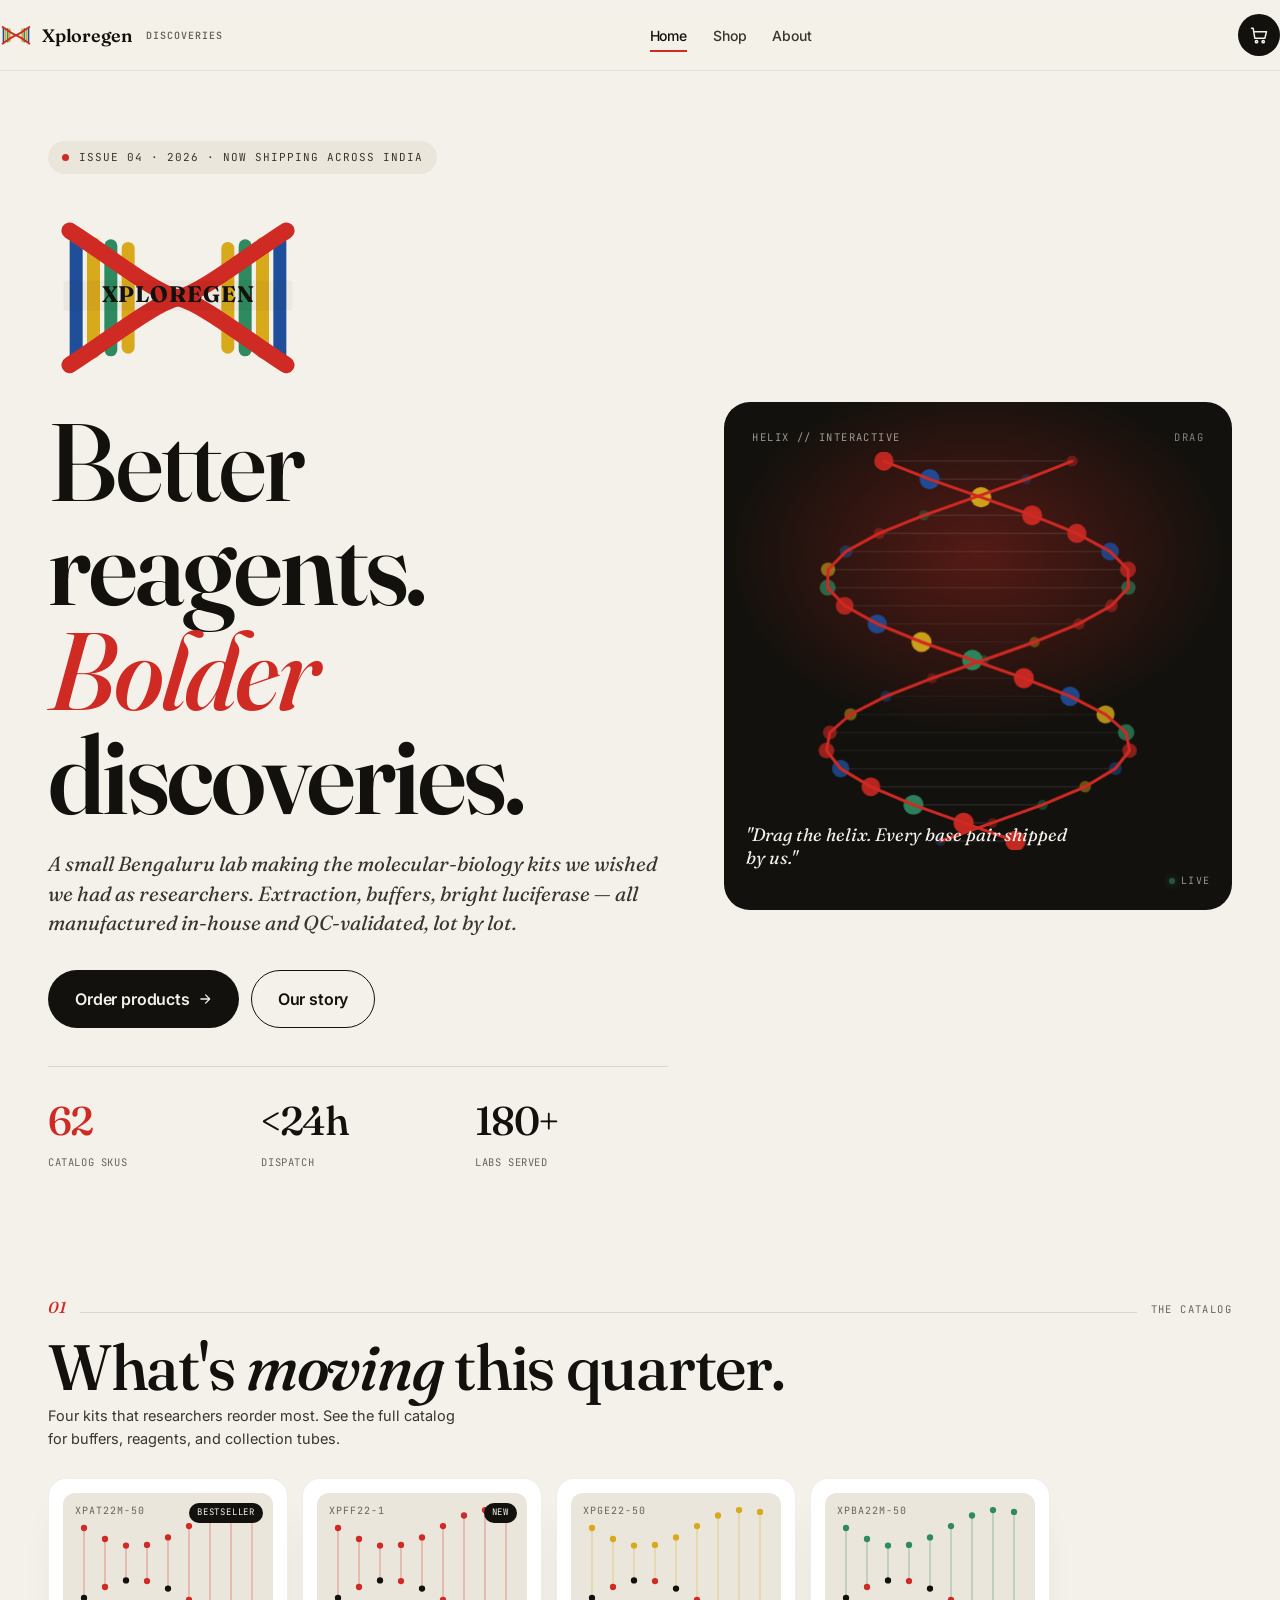
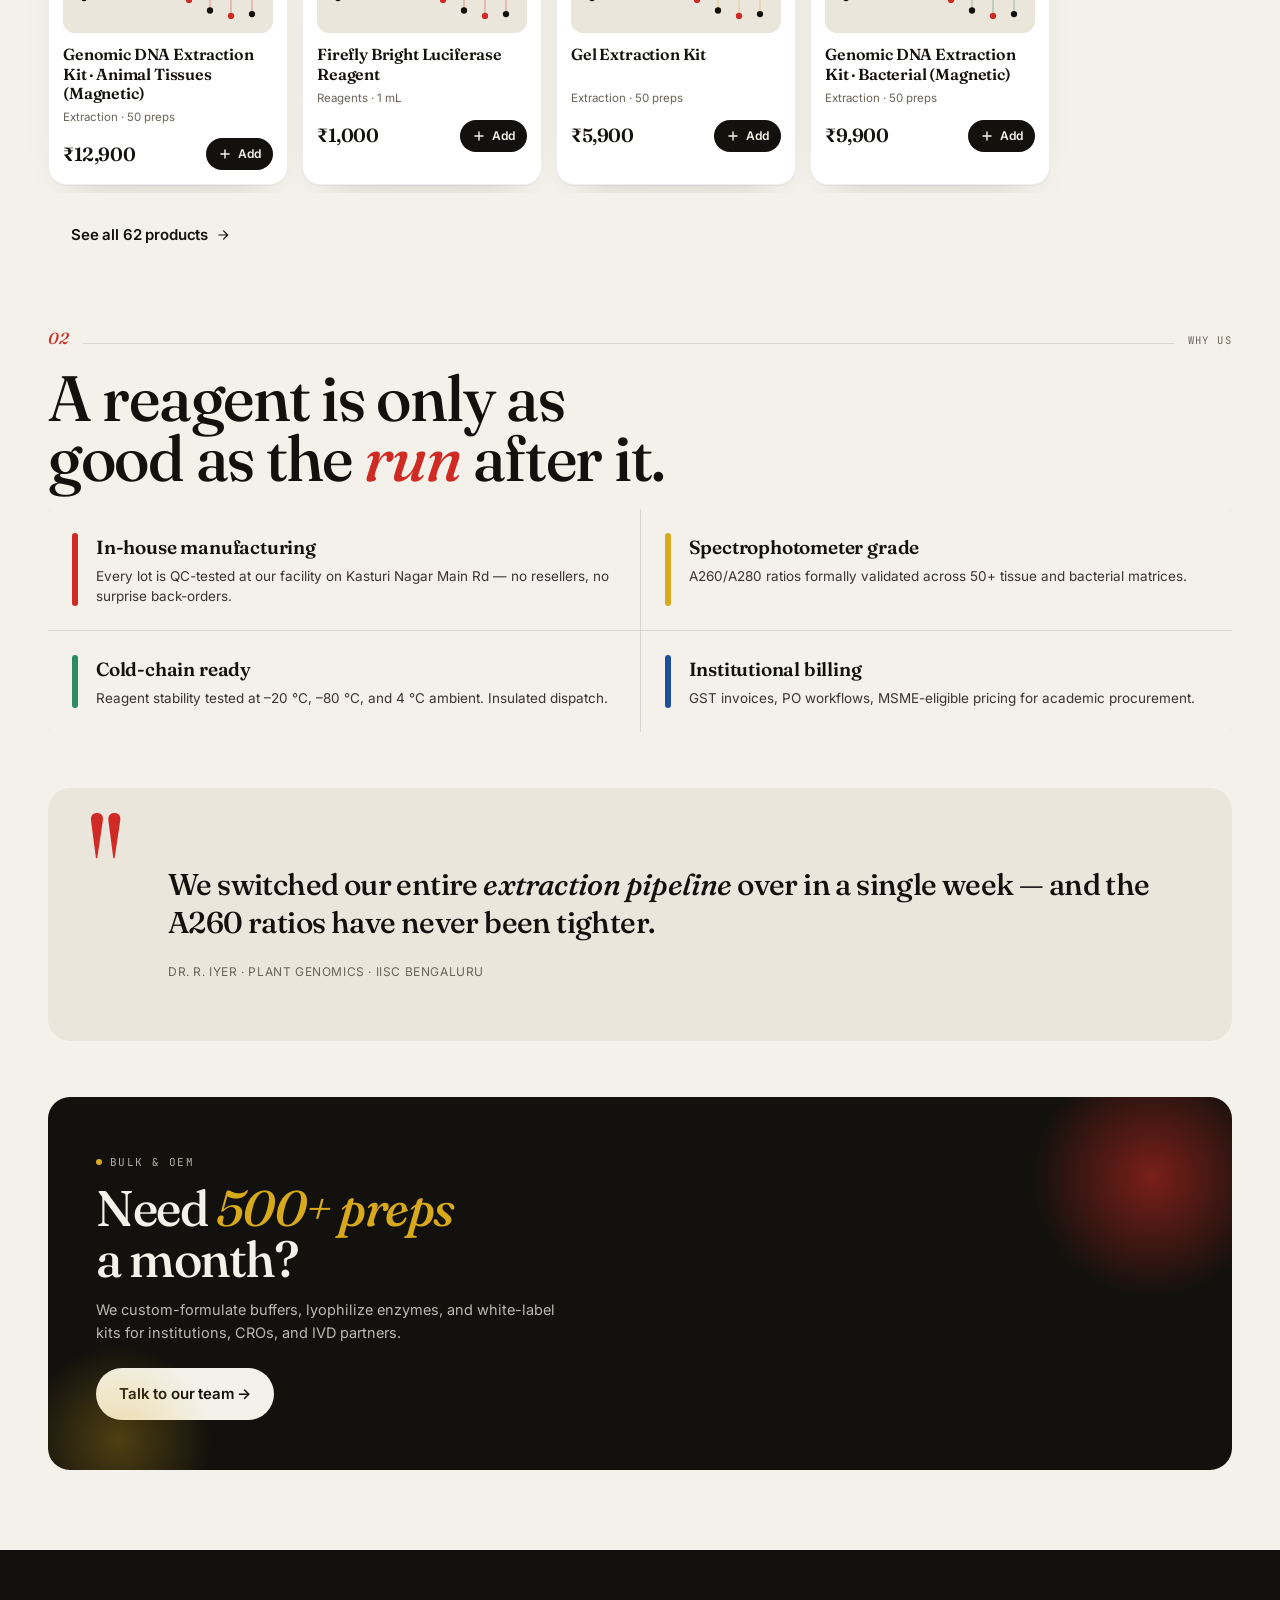
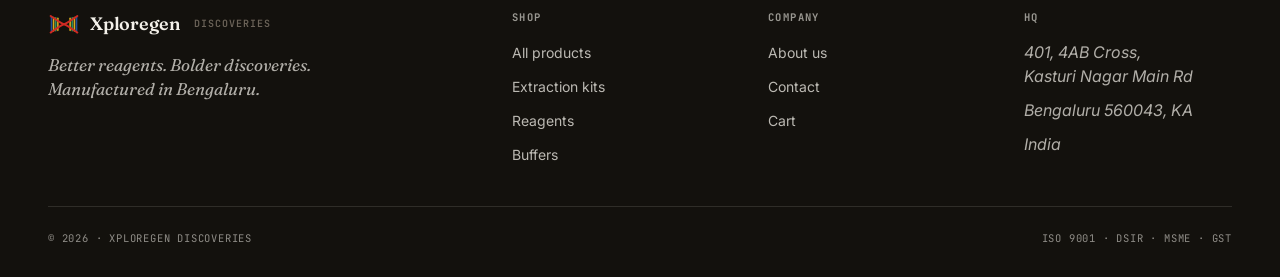
==== web/index.html @ 505e7441 "desktop view" ====
<!doctype html>
<html lang="en">
<head>
  <meta charset="utf-8" />
  <meta name="viewport" content="width=device-width, initial-scale=1" />
  <title>Xploregen Discoveries — Better reagents. Bolder discoveries.</title>
  <meta name="description" content="Molecular biology kits, buffers, and luciferase reagents manufactured in-house in Bengaluru." />
  <link rel="icon" href="assets/logo-favicon.png" />

  <link rel="preconnect" href="https://fonts.googleapis.com" />
  <link rel="preconnect" href="https://fonts.gstatic.com" crossorigin />
  <link href="https://fonts.googleapis.com/css2?family=Inter:wght@400;500;600;700;800&family=Fraunces:ital,opsz,wght@0,9..144,400;0,9..144,500;0,9..144,600;0,9..144,700;1,9..144,400;1,9..144,500;1,9..144,600&family=JetBrains+Mono:wght@400;500;600&display=swap" rel="stylesheet" />

  <link rel="stylesheet" href="styles.css" />
</head>
<body data-screen-label="Landing">

<!-- ─────────── Header ─────────── -->
<header class="site-header">
  <div class="container wrap">
    <a class="brand" href="index.html" aria-label="Xploregen home">
      <span class="brand-logo" data-brand-mark></span>
      <span class="brand-name">Xploregen</span>
      <span class="brand-tag">Discoveries</span>
    </a>
    <nav class="site-nav">
      <a href="index.html" class="active">Home</a>
      <a href="shop.html">Shop</a>
      <a href="about.html">About</a>
    </nav>
    <div class="header-actions">
      <a href="cart.html" class="icon-btn" aria-label="Cart">
        <svg width="20" height="20" viewBox="0 0 24 24" fill="none" stroke="currentColor" stroke-width="1.8" stroke-linecap="round" stroke-linejoin="round"><circle cx="9" cy="20" r="1.4"/><circle cx="17" cy="20" r="1.4"/><path d="M3 4h2l2 12h12l2-8H7"/></svg>
        <span class="badge" data-cart-badge>0</span>
      </a>
      <button class="mobile-menu-btn" aria-label="Open menu">
        <svg width="22" height="22" viewBox="0 0 24 24" fill="none" stroke="currentColor" stroke-width="1.8" stroke-linecap="round"><path d="M3 7h18M3 17h18"/></svg>
      </button>
    </div>
  </div>
</header>

<!-- ─────────── Mobile drawer ─────────── -->
<div class="mobile-drawer" aria-hidden="true">
  <div class="drawer-head">
    <a class="brand" href="index.html">
      <span class="brand-logo" data-brand-mark style="width:32px;height:26px;display:inline-block"></span>
      <span class="brand-name">Xploregen</span>
    </a>
    <button class="mobile-menu-btn drawer-close" aria-label="Close menu">
      <svg width="22" height="22" viewBox="0 0 24 24" fill="none" stroke="currentColor" stroke-width="1.8" stroke-linecap="round"><path d="M6 6l12 12M18 6L6 18"/></svg>
    </button>
  </div>
  <nav>
    <a href="index.html"><span class="num">01</span>Home</a>
    <a href="shop.html"><span class="num">02</span>Shop</a>
    <a href="about.html"><span class="num">03</span>About</a>
    <a href="cart.html"><span class="num">04</span>Cart</a>
  </nav>
  <div class="drawer-foot">© 2026 · Xploregen Discoveries · Bengaluru</div>
</div>

<!-- ─────────── Hero ─────────── -->
<section class="hero">
  <div class="container">
    <div class="hero-grid">
      <div>
        <span class="hero-eyebrow"><span class="dot"></span>Issue 04 · 2026 · Now shipping across India</span>

        <div class="hero-mark x-logo x-logo-anim" aria-hidden="true">
          <svg viewBox="0 0 600 460" width="100%" style="display:block;overflow:visible" xmlns="http://www.w3.org/2000/svg">
            <rect class="bar" x="50"  y="90"  width="30" height="290" rx="15" fill="#1f4f9b"/>
            <rect class="bar" x="90"  y="95"  width="30" height="280" rx="15" fill="#d8aa1b"/>
            <rect class="bar" x="130" y="100" width="30" height="270" rx="15" fill="#2e8a5f"/>
            <rect class="bar" x="170" y="106" width="30" height="258" rx="15" fill="#d8aa1b"/>
            <rect class="bar" x="400" y="106" width="30" height="258" rx="15" fill="#d8aa1b"/>
            <rect class="bar" x="440" y="100" width="30" height="270" rx="15" fill="#2e8a5f"/>
            <rect class="bar" x="480" y="95"  width="30" height="280" rx="15" fill="#d8aa1b"/>
            <rect class="bar" x="520" y="90"  width="30" height="290" rx="15" fill="#1f4f9b"/>
            <path class="strand strand-1" d="M 50 80 C 130 130 240 220 300 235 C 360 250 470 340 550 390"
              stroke="#cf2a23" stroke-width="38" stroke-linecap="round" fill="none"/>
            <path class="strand strand-2" d="M 550 80 C 470 130 360 220 300 235 C 240 250 130 340 50 390"
              stroke="#cf2a23" stroke-width="38" stroke-linecap="round" fill="none"/>
            <g class="wordmark-plate">
              <rect x="36" y="195" width="528" height="70" rx="6" fill="rgba(19,17,13,0.04)"/>
            </g>
            <text class="wordmark" x="300" y="245" text-anchor="middle"
              font-family="'Fraunces', Georgia, serif" font-weight="700" font-size="52"
              letter-spacing="2" fill="#13110d">XPLOREGEN</text>
          </svg>
        </div>

        <h1 class="display">
          Better<br/>
          <strong style="font-weight:600">reagents.</strong>
          <span class="accent">Bolder</span><br/>
          <strong style="font-weight:600">discoveries.</strong>
        </h1>

        <p class="lead">
          A small Bengaluru lab making the molecular-biology kits we wished we had as researchers. Extraction, buffers, bright luciferase — all manufactured in-house and QC-validated, lot by lot.
        </p>

        <div class="hero-ctas">
          <a href="shop.html" class="btn btn-primary btn-lg">
            Order products
            <svg width="14" height="14" viewBox="0 0 24 24" fill="none" stroke="currentColor" stroke-width="2.2" stroke-linecap="round" stroke-linejoin="round"><path d="M5 12h14M13 5l7 7-7 7"/></svg>
          </a>
          <a href="about.html" class="btn btn-outline btn-lg">Our story</a>
        </div>

        <div class="hero-stats">
          <div>
            <div class="num"><em>62</em></div>
            <div class="label">Catalog SKUs</div>
          </div>
          <div>
            <div class="num">&lt;24h</div>
            <div class="label">Dispatch</div>
          </div>
          <div>
            <div class="num">180+</div>
            <div class="label">Labs served</div>
          </div>
        </div>
      </div>

      <div class="helix-card" aria-hidden="true">
        <div class="label-row">
          <span class="label">Helix // Interactive</span>
          <span class="label" style="opacity:.5">Drag</span>
        </div>
        <canvas data-helix></canvas>
        <p class="quote">"Drag the helix. Every base pair shipped by&nbsp;us."</p>
        <span class="live">LIVE</span>
      </div>
    </div>
  </div>
</section>

<!-- ─────────── Best sellers ─────────── -->
<section>
  <div class="container">
    <div class="section-rule">
      <span class="num">01</span><span class="line"></span><span class="label">The Catalog</span>
    </div>
    <h2 class="display">What's <em>moving</em> this quarter.</h2>
    <p class="body" style="margin-top:8px;max-width:46ch">Four kits that researchers reorder most. See the full catalog for buffers, reagents, and collection tubes.</p>

    <div class="product-row no-scrollbar" id="featured-row" style="margin-top:24px"></div>

    <div style="margin-top:16px"><a href="shop.html" class="btn btn-ghost">See all 62 products
      <svg width="14" height="14" viewBox="0 0 24 24" fill="none" stroke="currentColor" stroke-width="2" stroke-linecap="round" stroke-linejoin="round"><path d="M5 12h14M13 5l7 7-7 7"/></svg>
    </a></div>
  </div>
</section>

<!-- ─────────── Why us ─────────── -->
<section>
  <div class="container">
    <div class="section-rule">
      <span class="num">02</span><span class="line"></span><span class="label">Why us</span>
    </div>
    <h2 class="display">A reagent is only as<br/>good as the <em class="accent">run</em> after it.</h2>

    <div class="values">
      <div class="value-row">
        <div class="bar" style="background:var(--red)"></div>
        <div>
          <h4>In-house manufacturing</h4>
          <p>Every lot is QC-tested at our facility on Kasturi Nagar Main Rd — no resellers, no surprise back-orders.</p>
        </div>
      </div>
      <div class="value-row">
        <div class="bar" style="background:var(--yellow)"></div>
        <div>
          <h4>Spectrophotometer grade</h4>
          <p>A260/A280 ratios formally validated across 50+ tissue and bacterial matrices.</p>
        </div>
      </div>
      <div class="value-row">
        <div class="bar" style="background:var(--green)"></div>
        <div>
          <h4>Cold-chain ready</h4>
          <p>Reagent stability tested at –20 °C, –80 °C, and 4 °C ambient. Insulated dispatch.</p>
        </div>
      </div>
      <div class="value-row">
        <div class="bar" style="background:var(--blue)"></div>
        <div>
          <h4>Institutional billing</h4>
          <p>GST invoices, PO workflows, MSME-eligible pricing for academic procurement.</p>
        </div>
      </div>
    </div>
  </div>
</section>

<!-- ─────────── Pull quote ─────────── -->
<section>
  <div class="container">
    <figure class="pullquote">
      <span class="openq">"</span>
      <blockquote>
        We switched our entire <em>extraction pipeline</em> over in a single week — and the A260 ratios have never been tighter.
      </blockquote>
      <cite>Dr. R. Iyer · Plant Genomics · IISc Bengaluru</cite>
    </figure>
  </div>
</section>

<!-- ─────────── Bulk CTA ─────────── -->
<section>
  <div class="container">
    <div class="bulk-cta">
      <span class="eyebrow"><span class="dot"></span>Bulk & OEM</span>
      <h2>Need <em>500+ preps</em><br/>a month?</h2>
      <p>We custom-formulate buffers, lyophilize enzymes, and white-label kits for institutions, CROs, and IVD partners.</p>
      <a href="about.html" class="btn">Talk to our team →</a>
    </div>
  </div>
</section>

<!-- ─────────── Footer ─────────── -->
<footer class="site-footer">
  <div class="container">
    <div class="footer-grid">
      <div class="footer-brand">
        <a class="brand" href="index.html">
          <span class="brand-logo" data-brand-mark></span>
          <span class="brand-name">Xploregen</span>
          <span class="brand-tag">Discoveries</span>
        </a>
        <p>Better reagents. Bolder discoveries. Manufactured in Bengaluru.</p>
      </div>
      <div>
        <h4>Shop</h4>
        <ul>
          <li><a href="shop.html">All products</a></li>
          <li><a href="shop.html?cat=Extraction">Extraction kits</a></li>
          <li><a href="shop.html?cat=Reagents">Reagents</a></li>
          <li><a href="shop.html?cat=Buffers">Buffers</a></li>
        </ul>
      </div>
      <div>
        <h4>Company</h4>
        <ul>
          <li><a href="about.html">About us</a></li>
          <li><a href="about.html#contact">Contact</a></li>
          <li><a href="cart.html">Cart</a></li>
        </ul>
      </div>
      <div>
        <h4>HQ</h4>
        <ul style="font-style: italic; opacity:0.7">
          <li>401, 4AB Cross,<br/>Kasturi Nagar Main Rd</li>
          <li>Bengaluru 560043, KA</li>
          <li>India</li>
        </ul>
      </div>
    </div>
    <div class="footer-foot">
      <span>© 2026 · Xploregen Discoveries</span>
      <span>ISO 9001 · DSIR · MSME · GST</span>
    </div>
  </div>
</footer>

<script src="data.js"></script>
<script src="script.js"></script>
<script>
  // Render featured product carousel
  document.addEventListener('DOMContentLoaded', () => {
    const row = document.getElementById('featured-row');
    if (!row) return;
    const list = window.XG_FEATURED_IDS.map((id) => window.XG_PRODUCTS.find((p) => p.id === id)).filter(Boolean);
    row.innerHTML = list.map((p) => `
      <a class="product-card" href="product.html?id=${p.id}">
        <div class="product-visual">
          ${window.XG_productVisual(p)}
          <span class="sku">${p.sku}</span>
          ${p.tag ? `<span class="tag">${p.tag}</span>` : ''}
        </div>
        <div class="name">${p.name}</div>
        <div class="meta">${p.cat} · ${p.prep}</div>
        <div class="row">
          <span class="price">${window.XG_FMT_INR(p.price)}</span>
          <button class="add" data-add-to-cart="${p.id}">
            <svg width="14" height="14" viewBox="0 0 24 24" fill="none" stroke="currentColor" stroke-width="2.4" stroke-linecap="round"><path d="M12 5v14M5 12h14"/></svg>
            Add
          </button>
        </div>
      </a>
    `).join('');
    // Rebind add buttons (since they were just rendered)
    row.querySelectorAll('[data-add-to-cart]').forEach((b) => {
      b.addEventListener('click', (e) => {
        e.preventDefault(); e.stopPropagation();
        window.XG_CART.add(b.dataset.addToCart, 1);
      });
    });
  });
</script>
</body>
</html>
---- web/styles.css ----
/* ============================================================
   Xploregen — global styles (mobile-first responsive)
   Direction B "Editorial Bio": warm paper, Fraunces serif,
   surgical accent color from the logo palette.
   ============================================================ */

:root {
  /* Palette pulled from the logo */
  --paper:    #f4f1ea;
  --paper-2:  #ebe6dc;
  --paper-3:  #e2dccf;
  --card:     #ffffff;
  --ink:      #13110d;
  --ink-soft: #3a352c;
  --ink-mute: #6b6358;
  --ink-faint:#a89f8f;
  --hair:     rgba(19,17,13,0.12);
  --hair-2:   rgba(19,17,13,0.07);

  --red:      #cf2a23;
  --red-deep: #a01f1a;
  --blue:     #1f4f9b;
  --yellow:   #d8aa1b;
  --green:    #2e8a5f;

  --serif: 'Fraunces', 'Cormorant Garamond', Georgia, serif;
  --sans:  'Inter', -apple-system, BlinkMacSystemFont, system-ui, sans-serif;
  --mono:  'JetBrains Mono', ui-monospace, 'SF Mono', Menlo, monospace;

  --container: 1280px;
  --gutter-mobile: 22px;
  --gutter-desktop: 48px;

  --shadow-card: 0 1px 0 rgba(19,17,13,0.04), 0 18px 40px -28px rgba(19,17,13,0.25);
  --radius: 18px;
}

* { box-sizing: border-box; }

html, body {
  margin: 0;
  background: var(--paper);
  color: var(--ink);
  font-family: var(--sans);
  -webkit-font-smoothing: antialiased;
  -moz-osx-font-smoothing: grayscale;
  font-size: 16px;
  line-height: 1.5;
}

img, svg { display: block; max-width: 100%; }
button { font: inherit; }
a { color: inherit; text-decoration: none; }

::selection { background: var(--red); color: var(--paper); }

/* Hide scrollbars in horizontal scroll regions */
.no-scrollbar::-webkit-scrollbar { display: none; }
.no-scrollbar { scrollbar-width: none; }

/* ─────────── Layout helpers ─────────── */

.container {
  max-width: var(--container);
  margin: 0 auto;
  padding: 0 var(--gutter-mobile);
}
@media (min-width: 768px) { .container { padding: 0 32px; } }
@media (min-width: 1024px) { .container { padding: 0 var(--gutter-desktop); } }

.flex { display: flex; }
.flex-col { flex-direction: column; }
.items-center { align-items: center; }
.justify-between { justify-content: space-between; }
.gap-2 { gap: 8px; }
.gap-3 { gap: 12px; }
.gap-4 { gap: 16px; }
.gap-6 { gap: 24px; }
.text-center { text-align: center; }

/* ─────────── Typography ─────────── */

.eyebrow {
  font-family: var(--mono);
  font-size: 11px;
  letter-spacing: 1.4px;
  text-transform: uppercase;
  color: var(--ink-mute);
  display: inline-flex;
  align-items: center;
  gap: 8px;
}
.eyebrow .dot { width: 6px; height: 6px; border-radius: 99px; background: var(--red); display: inline-block; }

.display {
  font-family: var(--serif);
  font-weight: 500;
  letter-spacing: -0.02em;
  line-height: 0.95;
  margin: 0;
  text-wrap: balance;
}
.display em, .display i { font-style: italic; font-weight: 500; }
.display .accent { color: var(--red); font-style: italic; font-weight: 500; }

h1.display { font-size: clamp(48px, 9vw, 110px); }
h2.display { font-size: clamp(36px, 5.5vw, 64px); }
h3.display { font-size: clamp(24px, 3.4vw, 36px); }

.lead {
  font-family: var(--serif);
  font-size: clamp(17px, 1.6vw, 22px);
  line-height: 1.45;
  color: var(--ink-soft);
  font-style: italic;
  font-weight: 400;
  max-width: 60ch;
}
.body { font-family: var(--sans); font-size: 14.5px; line-height: 1.55; color: var(--ink-soft); }

.section-rule {
  display: flex; align-items: baseline; gap: 14px;
  margin: 64px 0 18px;
}
.section-rule .num {
  font-family: var(--serif);
  font-style: italic; font-weight: 500;
  font-size: 16px; color: var(--red);
}
.section-rule .line { flex: 1; height: 1px; background: var(--hair); }
.section-rule .label {
  font-family: var(--mono); font-size: 10.5px; letter-spacing: 1.4px;
  text-transform: uppercase; color: var(--ink-mute);
}

/* ─────────── Buttons ─────────── */

.btn {
  display: inline-flex;
  align-items: center;
  justify-content: center;
  gap: 8px;
  padding: 14px 22px;
  border-radius: 999px;
  border: 1px solid transparent;
  cursor: pointer;
  font-family: var(--sans);
  font-size: 15px;
  font-weight: 600;
  letter-spacing: -0.01em;
  text-decoration: none;
  transition: transform .15s ease, background .15s ease, color .15s ease, box-shadow .15s ease, border-color .15s ease;
  white-space: nowrap;
}
.btn:active { transform: translateY(1px); }
.btn-primary {
  background: var(--ink); color: var(--paper);
}
.btn-primary:hover { background: var(--red); }
.btn-outline {
  background: transparent; color: var(--ink); border-color: var(--ink);
}
.btn-outline:hover { background: var(--ink); color: var(--paper); }
.btn-ghost {
  background: transparent; color: var(--ink);
}
.btn-ghost:hover { background: var(--paper-2); }

.btn-sm { padding: 9px 14px; font-size: 13px; gap: 6px; }
.btn-lg { padding: 16px 26px; font-size: 16px; }

.icon-btn {
  width: 42px; height: 42px; border-radius: 999px;
  display: inline-flex; align-items: center; justify-content: center;
  background: var(--ink); color: var(--paper); border: none; cursor: pointer;
  position: relative; transition: background .15s ease;
}
.icon-btn:hover { background: var(--red); }
.icon-btn .badge {
  position: absolute; top: -4px; right: -4px;
  min-width: 18px; height: 18px; padding: 0 5px;
  background: var(--red); color: #fff;
  border-radius: 99px; font-family: var(--mono); font-size: 10px; font-weight: 700;
  display: flex; align-items: center; justify-content: center;
  border: 2px solid var(--paper);
}

/* ─────────── Header / Nav ─────────── */

.site-header {
  position: sticky; top: 0; z-index: 50;
  background: rgba(244, 241, 234, 0.85);
  backdrop-filter: blur(14px) saturate(180%);
  -webkit-backdrop-filter: blur(14px) saturate(180%);
  border-bottom: 1px solid var(--hair-2);
}
.site-header .wrap {
  display: flex; align-items: center; justify-content: space-between;
  padding: 14px 0; gap: 16px;
}
.brand {
  display: flex; align-items: center; gap: 10px;
  font-family: var(--serif); font-weight: 600; font-size: 18px; letter-spacing: -0.01em;
  color: var(--ink);
}
.brand-logo { width: 32px; height: 26px; flex-shrink: 0; }
.brand-name { font-weight: 600; }
.brand-tag { font-family: var(--mono); font-size: 10px; color: var(--ink-mute); letter-spacing: 1px; text-transform: uppercase; margin-left: 4px; }

.site-nav {
  display: none;
  gap: 26px;
  align-items: center;
}
@media (min-width: 768px) { .site-nav { display: flex; } }
.site-nav a {
  font-family: var(--sans); font-size: 14px; font-weight: 500;
  color: var(--ink-soft); letter-spacing: -0.01em;
  position: relative; padding: 4px 0;
  transition: color .15s ease;
}
.site-nav a:hover { color: var(--ink); }
.site-nav a.active { color: var(--ink); }
.site-nav a.active::after {
  content: ''; position: absolute; bottom: -2px; left: 0; right: 0; height: 2px;
  background: var(--red);
}

.header-actions { display: flex; align-items: center; gap: 10px; }
.mobile-menu-btn {
  display: inline-flex; width: 40px; height: 40px; border-radius: 999px;
  align-items: center; justify-content: center;
  background: transparent; border: 1px solid var(--hair); cursor: pointer;
}
@media (min-width: 768px) { .mobile-menu-btn { display: none; } }

.mobile-drawer {
  position: fixed; inset: 0; z-index: 60;
  background: var(--paper); padding: 24px var(--gutter-mobile);
  display: flex; flex-direction: column;
  transform: translateY(-100%); transition: transform .35s cubic-bezier(.6,.05,.25,1);
  pointer-events: none;
}
.mobile-drawer.open { transform: translateY(0); pointer-events: auto; }
.mobile-drawer .drawer-head { display: flex; justify-content: space-between; align-items: center; margin-bottom: 30px; }
.mobile-drawer nav { display: flex; flex-direction: column; gap: 4px; }
.mobile-drawer nav a {
  font-family: var(--serif); font-size: 38px; font-weight: 500; letter-spacing: -0.03em;
  padding: 8px 0; color: var(--ink); border-bottom: 1px solid var(--hair-2);
}
.mobile-drawer nav a .num { font-family: var(--mono); font-size: 12px; color: var(--ink-faint); margin-right: 14px; letter-spacing: 1px; }
.mobile-drawer .drawer-foot {
  margin-top: auto; padding-top: 24px;
  font-family: var(--mono); font-size: 10px; letter-spacing: 1.2px;
  color: var(--ink-mute); text-transform: uppercase;
}

/* ─────────── Hero ─────────── */

.hero {
  position: relative;
  padding: 40px 0 30px;
  overflow: hidden;
}
@media (min-width: 1024px) {
  .hero { padding: 70px 0 60px; }
}
.hero-grid {
  display: grid;
  grid-template-columns: 1fr;
  gap: 32px;
  align-items: start;
}
@media (min-width: 1024px) {
  .hero-grid { grid-template-columns: 1.1fr 0.9fr; gap: 56px; align-items: center; }
}
.hero-eyebrow {
  display: inline-flex; align-items: center; gap: 10px;
  padding: 8px 14px; border-radius: 999px;
  background: var(--paper-2);
  font-family: var(--mono); font-size: 11px; letter-spacing: 1px;
  color: var(--ink-soft); text-transform: uppercase;
  margin-bottom: 22px;
}
.hero-eyebrow .dot { width: 7px; height: 7px; border-radius: 99px; background: var(--red); }

.hero h1 { margin-top: 8px; }
.hero .lead { margin-top: 22px; }

.hero-ctas { display: flex; flex-wrap: wrap; gap: 12px; margin-top: 32px; }

.hero-stats {
  display: grid; grid-template-columns: repeat(3, 1fr); gap: 20px;
  margin-top: 38px;
  padding-top: 24px;
  border-top: 1px solid var(--hair);
}
.hero-stats .num {
  font-family: var(--serif); font-size: clamp(28px, 3.4vw, 40px); font-weight: 500;
  letter-spacing: -0.04em; color: var(--ink);
}
.hero-stats .num em { color: var(--red); font-style: normal; }
.hero-stats .label {
  font-family: var(--mono); font-size: 10.5px; letter-spacing: 0.6px;
  color: var(--ink-mute); text-transform: uppercase; margin-top: 4px;
}

/* Helix-card on hero right */
.helix-card {
  background: var(--ink); color: var(--paper);
  border-radius: 26px; padding: 22px;
  position: relative; overflow: hidden;
  aspect-ratio: 4 / 5;
  min-height: 320px;
}
@media (min-width: 1024px) { .helix-card { aspect-ratio: 1; min-height: 500px; padding: 28px; } }
.helix-card::before {
  content: ''; position: absolute; inset: 0;
  background: radial-gradient(70% 50% at 50% 30%, rgba(207,42,35,0.35), transparent 70%);
  pointer-events: none;
}
.helix-card .label-row {
  display: flex; justify-content: space-between; align-items: center;
  position: relative; z-index: 1;
}
.helix-card .label { font-family: var(--mono); font-size: 10.5px; letter-spacing: 1.4px; opacity: 0.6; text-transform: uppercase; }
.helix-card canvas {
  position: absolute; inset: 50px 0 60px 0; width: 100%;
  height: calc(100% - 110px);
}
.helix-card .quote {
  position: absolute; left: 22px; right: 22px; bottom: 22px;
  font-family: var(--serif); font-style: italic; font-size: 16px; line-height: 1.3;
  max-width: 70%;
}
@media (min-width: 1024px) { .helix-card .quote { font-size: 18px; } }
.helix-card .live {
  position: absolute; right: 22px; bottom: 22px;
  font-family: var(--mono); font-size: 10px; letter-spacing: 1.2px; opacity: 0.6;
}
.helix-card .live::before {
  content: ''; display: inline-block; width: 6px; height: 6px; border-radius: 99px;
  background: var(--green); margin-right: 6px; box-shadow: 0 0 8px var(--green);
}

/* ─────────── Product card grid ─────────── */

.product-row {
  display: flex; gap: 14px; overflow-x: auto;
  padding: 4px 0 8px;
  scroll-snap-type: x mandatory;
  -webkit-overflow-scrolling: touch;
  margin: 0 calc(var(--gutter-mobile) * -1);
  padding-left: var(--gutter-mobile); padding-right: var(--gutter-mobile);
}
@media (min-width: 1024px) { .product-row {
  margin: 0 calc(var(--gutter-desktop) * -1);
  padding-left: var(--gutter-desktop); padding-right: var(--gutter-desktop);
} }

.product-grid {
  display: grid; gap: 14px;
  grid-template-columns: repeat(2, 1fr);
}
@media (min-width: 640px) { .product-grid { gap: 16px; grid-template-columns: repeat(3, 1fr); } }
@media (min-width: 1024px) { .product-grid { gap: 22px; grid-template-columns: repeat(4, 1fr); } }

.product-card {
  background: var(--card);
  border-radius: 18px; padding: 14px;
  border: 1px solid var(--hair-2);
  box-shadow: var(--shadow-card);
  display: flex; flex-direction: column;
  cursor: pointer;
  transition: transform .2s cubic-bezier(.2,.7,.3,1), box-shadow .2s ease, border-color .2s ease;
  flex: 0 0 240px;
  scroll-snap-align: start;
  text-decoration: none; color: inherit;
}
.product-grid .product-card { flex: 1; }
.product-card:hover { transform: translateY(-3px); box-shadow: 0 1px 0 rgba(19,17,13,0.04), 0 22px 48px -24px rgba(19,17,13,0.30); border-color: var(--hair); }

.product-visual {
  aspect-ratio: 1.5 / 1;
  border-radius: 12px;
  background: var(--paper-2);
  position: relative; overflow: hidden;
  margin-bottom: 12px;
}
.product-visual svg { position: absolute; inset: 0; width: 100%; height: 100%; }
.product-visual .sku {
  position: absolute; top: 10px; left: 12px;
  font-family: var(--mono); font-size: 10px; letter-spacing: 1px; color: var(--ink-mute);
}
.product-visual .tag {
  position: absolute; top: 10px; right: 10px;
  padding: 3px 8px; border-radius: 99px;
  background: var(--ink); color: var(--paper);
  font-family: var(--mono); font-size: 9px; letter-spacing: 0.8px;
}
.product-card .name {
  font-family: var(--serif); font-size: 16px; font-weight: 600; line-height: 1.2;
  letter-spacing: -0.01em; color: var(--ink); min-height: 39px;
}
.product-card .meta {
  font-family: var(--sans); font-size: 11.5px; color: var(--ink-mute); margin-top: 6px;
}
.product-card .row {
  display: flex; align-items: center; justify-content: space-between;
  margin-top: 12px;
}
.product-card .price {
  font-family: var(--serif); font-size: 19px; font-weight: 600; letter-spacing: -0.02em;
}
.product-card .add {
  background: var(--ink); color: var(--paper);
  border: none; border-radius: 99px; padding: 7px 12px;
  font-family: var(--sans); font-size: 12px; font-weight: 600;
  display: inline-flex; align-items: center; gap: 6px; cursor: pointer;
  transition: background .15s ease;
}
.product-card .add:hover { background: var(--red); }

/* ─────────── Why-us / values stripe ─────────── */

.values {
  display: flex; flex-direction: column;
  background: var(--hair); border-radius: 4px; overflow: hidden; gap: 1px;
  margin-top: 20px;
}
.value-row {
  background: var(--paper);
  padding: 18px 4px;
  display: flex; gap: 18px; align-items: flex-start;
}
.value-row .bar { width: 6px; align-self: stretch; border-radius: 99px; flex-shrink: 0; }
.value-row h4 {
  font-family: var(--serif); font-size: 19px; font-weight: 600;
  margin: 0 0 4px 0; letter-spacing: -0.01em;
}
.value-row p {
  font-family: var(--sans); font-size: 13.5px; color: var(--ink-soft);
  margin: 0; line-height: 1.5;
}
@media (min-width: 768px) {
  .values { display: grid; grid-template-columns: repeat(2, 1fr); gap: 1px; }
  .value-row { padding: 24px; }
}

/* ─────────── Pull quote ─────────── */

.pullquote {
  background: var(--paper-2);
  border-radius: 22px;
  padding: 30px 28px;
  margin: 56px 0;
  position: relative;
}
.pullquote .openq {
  font-family: var(--serif); font-size: 80px; line-height: 0.7; color: var(--red);
  position: absolute; left: 24px; top: 22px;
}
.pullquote blockquote {
  margin: 18px 0 0 32px;
  font-family: var(--serif); font-size: clamp(20px, 2.4vw, 30px);
  font-weight: 500; line-height: 1.25; letter-spacing: -0.02em; color: var(--ink);
}
.pullquote blockquote em, .pullquote blockquote i { font-style: italic; }
.pullquote cite {
  display: block; margin-top: 22px; margin-left: 32px;
  font-family: var(--sans); font-size: 12px; color: var(--ink-mute);
  text-transform: uppercase; letter-spacing: 0.6px; font-style: normal;
}
@media (min-width: 1024px) {
  .pullquote { padding: 60px 70px; }
  .pullquote .openq { font-size: 140px; left: 40px; top: 36px; }
  .pullquote blockquote { margin-left: 50px; }
  .pullquote cite { margin-left: 50px; }
}

/* ─────────── Bulk CTA ─────────── */

.bulk-cta {
  background: var(--ink); color: var(--paper);
  border-radius: 22px; padding: 30px 24px;
  position: relative; overflow: hidden;
  margin: 56px 0;
}
.bulk-cta::before {
  content: ''; position: absolute; right: -60px; top: -60px;
  width: 280px; height: 280px; border-radius: 99px;
  background: radial-gradient(circle, rgba(207,42,35,0.55), transparent 60%);
  pointer-events: none;
}
.bulk-cta::after {
  content: ''; position: absolute; left: -40px; bottom: -80px;
  width: 220px; height: 220px; border-radius: 99px;
  background: radial-gradient(circle, rgba(216,170,27,0.30), transparent 60%);
  pointer-events: none;
}
.bulk-cta > * { position: relative; }
.bulk-cta .eyebrow { color: rgba(244,241,234,0.7); }
.bulk-cta .eyebrow .dot { background: var(--yellow); }
.bulk-cta h2 {
  font-family: var(--serif); font-size: clamp(30px, 4vw, 50px); font-weight: 500;
  letter-spacing: -0.03em; line-height: 1.02; margin: 12px 0 0;
}
.bulk-cta h2 em { color: var(--yellow); font-style: italic; font-weight: 500; }
.bulk-cta p { font-family: var(--sans); font-size: 14.5px; opacity: 0.75; margin: 14px 0 0; max-width: 460px; line-height: 1.55; }
.bulk-cta .btn { margin-top: 24px; background: var(--paper); color: var(--ink); }
.bulk-cta .btn:hover { background: var(--red); color: var(--paper); }
@media (min-width: 1024px) { .bulk-cta { padding: 50px 48px; } }

/* ─────────── Footer ─────────── */

.site-footer {
  background: var(--ink); color: var(--paper);
  padding: 60px 0 30px;
  margin-top: 80px;
}
.site-footer .footer-grid {
  display: grid; grid-template-columns: 1fr; gap: 36px;
  padding-bottom: 40px; border-bottom: 1px solid rgba(244,241,234,0.12);
}
@media (min-width: 768px) {
  .site-footer .footer-grid { grid-template-columns: 2fr 1fr 1fr 1fr; gap: 48px; }
}
.site-footer h4 {
  font-family: var(--mono); font-size: 10.5px; letter-spacing: 1.4px;
  text-transform: uppercase; color: rgba(244,241,234,0.6);
  margin: 0 0 14px;
}
.site-footer .footer-brand .brand { color: var(--paper); }
.site-footer .footer-brand p { font-family: var(--serif); font-size: 17px; line-height: 1.4; opacity: 0.7; max-width: 32ch; margin: 16px 0 0; font-style: italic; }
.site-footer ul { list-style: none; margin: 0; padding: 0; display: flex; flex-direction: column; gap: 10px; }
.site-footer ul a { color: var(--paper); opacity: 0.75; font-size: 14px; transition: opacity .15s ease; }
.site-footer ul a:hover { opacity: 1; }
.site-footer .footer-foot { display: flex; flex-wrap: wrap; gap: 12px; justify-content: space-between; padding-top: 24px; font-family: var(--mono); font-size: 10.5px; letter-spacing: 0.8px; opacity: 0.55; text-transform: uppercase; }

/* ─────────── Page heros for sub-pages ─────────── */

.page-hero {
  padding: 40px 0 28px;
  border-bottom: 1px solid var(--hair);
}
@media (min-width: 1024px) { .page-hero { padding: 80px 0 60px; } }
.page-hero .eyebrow { margin-bottom: 14px; }
.page-hero h1 { font-family: var(--serif); font-weight: 500; letter-spacing: -0.04em; line-height: 0.92; margin: 0; font-size: clamp(46px, 8vw, 96px); }
.page-hero h1 em, .page-hero h1 i { font-style: italic; font-weight: 500; }
.page-hero .accent { color: var(--red); font-style: italic; }
.page-hero p { max-width: 56ch; margin-top: 18px; font-family: var(--sans); font-size: 15px; color: var(--ink-soft); line-height: 1.55; }

/* ─────────── Shop filter bar ─────────── */

.shop-bar {
  display: flex; flex-wrap: wrap; gap: 10px; align-items: center; justify-content: space-between;
  padding: 28px 0 24px;
}
.search-input {
  display: flex; align-items: center; gap: 10px;
  padding: 10px 16px; border-radius: 999px;
  background: var(--card); border: 1px solid var(--hair);
  flex: 1; min-width: 240px;
}
.search-input input {
  flex: 1; background: transparent; border: none; outline: none;
  font-family: var(--sans); font-size: 14px; color: var(--ink);
}
.cat-pills { display: flex; gap: 8px; overflow-x: auto; }
.cat-pill {
  flex-shrink: 0; padding: 9px 16px; border-radius: 99px;
  background: transparent; color: var(--ink-soft);
  border: 1px solid var(--hair);
  font-family: var(--sans); font-size: 13px; font-weight: 500; cursor: pointer;
  transition: all .15s ease;
}
.cat-pill:hover { color: var(--ink); border-color: var(--ink); }
.cat-pill.active { background: var(--ink); color: var(--paper); border-color: var(--ink); }
.results-line { font-family: var(--mono); font-size: 11px; color: var(--ink-mute); letter-spacing: 0.5px; }

/* ─────────── Product detail ─────────── */

.pd-grid {
  display: grid;
  grid-template-columns: 1fr;
  gap: 24px;
  padding: 30px 0;
}
@media (min-width: 1024px) {
  .pd-grid { grid-template-columns: 1.1fr 1fr; gap: 56px; padding: 60px 0; align-items: start; }
}
.pd-visual {
  aspect-ratio: 1; border-radius: 22px;
  background: var(--paper-2); position: relative; overflow: hidden;
}
.pd-visual svg { position: absolute; inset: 0; width: 100%; height: 100%; }
.pd-thumbs { display: flex; gap: 8px; margin-top: 12px; }
.pd-thumbs .thumb {
  flex: 1; aspect-ratio: 1; border-radius: 12px; background: var(--paper-2); border: 1px solid var(--hair-2);
  cursor: pointer; transition: border-color .15s ease;
  display: flex; align-items: center; justify-content: center; color: var(--ink-mute);
  font-family: var(--mono); font-size: 10px;
}
.pd-thumbs .thumb.active { border-color: var(--ink); }

.pd-info h1 {
  font-family: var(--serif); font-size: clamp(28px, 3.6vw, 42px); font-weight: 500;
  letter-spacing: -0.02em; line-height: 1.05; margin: 0;
}
.pd-info .pd-price-row {
  display: flex; align-items: baseline; gap: 12px; margin-top: 16px;
}
.pd-info .price {
  font-family: var(--serif); font-size: clamp(28px, 3.4vw, 40px); font-weight: 600; letter-spacing: -0.02em;
}
.pd-info .pd-subtext { font-family: var(--sans); font-size: 12.5px; color: var(--ink-mute); }
.pd-info .pd-blurb { font-family: var(--serif); font-style: italic; font-size: 17px; color: var(--ink-soft); line-height: 1.4; margin: 18px 0 0; }

.spec-list {
  margin-top: 24px;
  border-top: 1px solid var(--hair);
}
.spec-list .row {
  display: flex; justify-content: space-between; align-items: baseline;
  padding: 14px 0; border-bottom: 1px solid var(--hair);
}
.spec-list .k {
  font-family: var(--sans); font-size: 12.5px; color: var(--ink-mute);
  text-transform: uppercase; letter-spacing: 0.5px;
}
.spec-list .v {
  font-family: var(--serif); font-size: 15px; font-weight: 600; color: var(--ink); text-align: right;
}

.qty-stepper {
  display: inline-flex; align-items: center; gap: 6px;
  border: 1px solid var(--ink); border-radius: 999px; padding: 4px;
}
.qty-stepper button {
  width: 34px; height: 34px; border-radius: 99px; border: none;
  background: transparent; cursor: pointer; color: var(--ink);
  display: flex; align-items: center; justify-content: center;
}
.qty-stepper button:hover { background: var(--paper-2); }
.qty-stepper .v { width: 28px; text-align: center; font-family: var(--serif); font-size: 17px; font-weight: 600; }

.pd-cta-row {
  display: flex; align-items: center; gap: 12px; margin-top: 26px;
  padding: 18px 0 0; border-top: 1px solid var(--hair); flex-wrap: wrap;
}
.pd-cta-row .btn { flex: 1; min-width: 220px; }

/* ─────────── About ─────────── */

.about-stats {
  margin: 36px 0; border-top: 1px solid var(--hair); border-bottom: 1px solid var(--hair);
}
.about-stats .row {
  display: grid; grid-template-columns: auto 1fr 1.2fr; gap: 16px;
  padding: 18px 0; border-bottom: 1px solid var(--hair); align-items: baseline;
}
.about-stats .row:last-child { border-bottom: none; }
.about-stats .dot { width: 8px; height: 8px; border-radius: 99px; margin-top: 12px; }
.about-stats .num { font-family: var(--serif); font-size: clamp(36px, 5vw, 56px); font-weight: 500; letter-spacing: -0.04em; color: var(--ink); }
.about-stats .label { font-family: var(--sans); font-size: 13px; color: var(--ink-mute); text-transform: uppercase; letter-spacing: 0.6px; }

.timeline { margin: 32px 0; padding-left: 20px; position: relative; }
.timeline::before {
  content: ''; position: absolute; left: 3px; top: 8px; bottom: 8px; width: 1px; background: var(--hair);
}
.timeline-item { position: relative; padding-bottom: 22px; }
.timeline-item::before {
  content: ''; position: absolute; left: -20px; top: 6px; width: 9px; height: 9px; border-radius: 99px;
  background: var(--red);
}
.timeline-item .year { font-family: var(--mono); font-size: 12px; color: var(--red); letter-spacing: 1px; }
.timeline-item p { font-family: var(--serif); font-size: 17px; margin: 4px 0 0; line-height: 1.4; color: var(--ink); }

.cert-row { display: flex; flex-wrap: wrap; gap: 8px; margin-top: 24px; }
.cert {
  padding: 6px 12px; border-radius: 99px; background: var(--paper-2);
  font-family: var(--mono); font-size: 11px; color: var(--ink-soft); letter-spacing: 0.5px;
}

.address-card {
  margin-top: 36px; padding: 22px; border-radius: 18px; background: var(--paper-2);
}
.address-card .label { font-family: var(--mono); font-size: 10.5px; color: var(--ink-mute); letter-spacing: 1px; }
.address-card .addr { font-family: var(--serif); font-size: 17px; margin-top: 8px; line-height: 1.5; }

/* ─────────── Cart ─────────── */

.cart-layout {
  display: grid; grid-template-columns: 1fr; gap: 24px;
  padding: 24px 0 60px;
}
@media (min-width: 1024px) {
  .cart-layout { grid-template-columns: 2fr 1fr; gap: 48px; padding: 40px 0 100px; align-items: start; }
}

.cart-item {
  display: flex; gap: 16px; align-items: center;
  padding: 16px 0; border-bottom: 1px solid var(--hair);
}
.cart-item .visual {
  width: 80px; height: 80px; border-radius: 12px; background: var(--paper-2);
  display: flex; align-items: center; justify-content: center; flex-shrink: 0;
}
.cart-item .visual .bar { width: 8px; height: 36px; border-radius: 4px; }
.cart-item .info { flex: 1; min-width: 0; }
.cart-item .info h4 { font-family: var(--serif); font-size: 16px; font-weight: 600; margin: 0; }
.cart-item .info .sub { font-family: var(--mono); font-size: 11px; color: var(--ink-mute); margin-top: 2px; letter-spacing: 0.5px; }
.cart-item .qty-mini { display: inline-flex; align-items: center; gap: 4px; border: 1px solid var(--hair); border-radius: 99px; padding: 2px; margin-top: 8px; }
.cart-item .qty-mini button { width: 26px; height: 26px; border-radius: 99px; border: none; background: transparent; cursor: pointer; color: var(--ink); display: flex; align-items: center; justify-content: center; }
.cart-item .qty-mini button:hover { background: var(--paper-2); }
.cart-item .qty-mini .v { width: 22px; text-align: center; font-family: var(--mono); font-size: 13px; font-weight: 600; }
.cart-item .end { text-align: right; min-width: 90px; }
.cart-item .end .price { font-family: var(--serif); font-size: 18px; font-weight: 600; }
.cart-item .end button { background: transparent; border: none; color: var(--ink-mute); cursor: pointer; font-size: 22px; padding: 0; margin-top: 4px; }
.cart-item .end button:hover { color: var(--red); }

.summary {
  background: var(--ink); color: var(--paper);
  border-radius: 22px; padding: 24px;
}
.summary h3 { font-family: var(--mono); font-size: 11px; letter-spacing: 1.4px; text-transform: uppercase; opacity: 0.6; margin: 0 0 16px; }
.summary .line { display: flex; justify-content: space-between; padding: 6px 0; font-family: var(--sans); font-size: 14px; opacity: 0.78; }
.summary hr { border: none; border-top: 1px solid rgba(244,241,234,0.15); margin: 12px 0; }
.summary .total { display: flex; justify-content: space-between; align-items: baseline; font-family: var(--serif); font-size: 24px; font-weight: 500; }
.summary .btn { margin-top: 22px; width: 100%; background: var(--paper); color: var(--ink); }
.summary .btn:hover { background: var(--red); color: var(--paper); }
.summary .reassure { font-family: var(--mono); font-size: 10px; letter-spacing: 0.6px; opacity: 0.55; text-transform: uppercase; margin-top: 12px; text-align: center; }

.empty-state {
  padding: 70px 24px; text-align: center; border-radius: 22px;
  background: var(--paper-2); color: var(--ink-soft);
}
.empty-state h3 { font-family: var(--serif); font-style: italic; font-size: 26px; margin: 0 0 8px; color: var(--ink); }
.empty-state p { font-family: var(--sans); font-size: 14px; max-width: 36ch; margin: 0 auto 18px; }

/* ─────────── Checkout ─────────── */

.checkout-grid {
  display: grid; grid-template-columns: 1fr; gap: 24px;
  padding: 24px 0 60px;
}
@media (min-width: 1024px) {
  .checkout-grid { grid-template-columns: 1fr 1fr; gap: 56px; padding: 40px 0 100px; align-items: start; }
}

.field-group { display: flex; flex-direction: column; gap: 16px; }
.field { display: flex; flex-direction: column; gap: 6px; }
.field-row { display: grid; grid-template-columns: 1fr 1fr; gap: 12px; }
.field label { font-family: var(--mono); font-size: 10.5px; letter-spacing: 1.2px; text-transform: uppercase; color: var(--ink-mute); }
.field input, .field textarea {
  padding: 12px 14px; border-radius: 12px; border: 1px solid var(--hair);
  font-family: var(--sans); font-size: 14.5px; color: var(--ink); background: var(--card);
  outline: none; transition: border-color .15s ease, box-shadow .15s ease;
}
.field input:focus, .field textarea:focus { border-color: var(--ink); box-shadow: 0 0 0 3px rgba(19,17,13,0.08); }
.field textarea { resize: vertical; min-height: 72px; }

.payment-card {
  background: var(--card);
  border: 1px solid var(--hair);
  border-radius: 22px;
  padding: 24px;
}
.payment-card h3 { font-family: var(--serif); font-size: 22px; font-weight: 500; letter-spacing: -0.02em; margin: 0 0 6px; }
.payment-card .sub { font-family: var(--sans); font-size: 13px; color: var(--ink-mute); margin: 0 0 22px; }

.qr-wrap {
  display: flex; flex-direction: column; align-items: center; gap: 14px;
  padding: 22px; border-radius: 18px; background: var(--paper-2);
  border: 1px dashed var(--hair);
}
.qr-wrap .qr {
  background: #fff; padding: 12px; border-radius: 12px;
  box-shadow: 0 4px 24px rgba(19,17,13,0.08);
}
.qr-wrap .qr svg { display: block; width: 200px; height: 200px; }
.qr-wrap .upi {
  font-family: var(--mono); font-size: 12px; letter-spacing: 0.6px;
  background: var(--card); padding: 8px 14px; border-radius: 99px;
  border: 1px solid var(--hair); color: var(--ink);
}
.qr-wrap .pay-amount {
  font-family: var(--serif); font-size: 26px; font-weight: 600; letter-spacing: -0.02em; color: var(--ink);
}
.qr-wrap .pay-amount span { font-family: var(--sans); font-size: 12px; color: var(--ink-mute); font-weight: 400; margin-left: 6px; }

.steps {
  display: flex; flex-direction: column; gap: 14px; margin-top: 26px;
}
.step {
  display: flex; gap: 14px; align-items: flex-start;
  padding: 14px; background: var(--paper); border-radius: 14px; border: 1px solid var(--hair-2);
}
.step .num {
  width: 30px; height: 30px; flex-shrink: 0; border-radius: 99px;
  background: var(--ink); color: var(--paper);
  display: flex; align-items: center; justify-content: center;
  font-family: var(--mono); font-weight: 600; font-size: 13px;
}
.step .body { flex: 1; }
.step h5 { font-family: var(--serif); font-size: 16px; font-weight: 600; margin: 0 0 2px; letter-spacing: -0.01em; }
.step p { font-family: var(--sans); font-size: 13px; margin: 0; color: var(--ink-soft); line-height: 1.5; }
.step .wa-link {
  display: inline-flex; align-items: center; gap: 8px;
  padding: 10px 14px; border-radius: 99px; margin-top: 10px;
  background: #25d366; color: #fff; font-weight: 600; font-size: 13.5px;
  text-decoration: none;
}
.step .wa-link:hover { background: #1ebe5a; }

/* ─────────── Toast ─────────── */

.toast {
  position: fixed; left: 50%; bottom: 24px; transform: translateX(-50%) translateY(20px);
  background: var(--ink); color: var(--paper);
  padding: 12px 20px; border-radius: 99px; font-family: var(--sans); font-size: 14px;
  box-shadow: 0 18px 40px -16px rgba(19,17,13,0.5);
  opacity: 0; pointer-events: none; z-index: 100;
  transition: opacity .25s ease, transform .25s ease;
}
.toast.show { opacity: 1; transform: translateX(-50%) translateY(0); }

/* ─────────── Logo SVG (used in headers / hero / footer) ─────────── */

.x-logo { display: inline-block; }
.x-logo svg { width: 100%; height: 100%; display: block; }

/* Animated logo entrance. backwards fill-mode applies the `from` keyframe
   during the delay only; after the animation ends, the element reverts to
   its NATURAL state (visible). So even in environments that ignore CSS
   animations, the final logo is always visible — animation is enhancement. */
/* Animated logo entrance. Each rule uses `backwards` fill-mode so that AFTER
   the animation finishes, elements revert to their NATURAL state — meaning
   the logo is fully readable whether animations play (live browser) or not
   (sandboxed snapshot, prefers-reduced-motion, no-JS, etc). */

.x-logo-anim .bar {
  transform-box: fill-box;
  transform-origin: 50% 100%;
  animation: x-bar-grow 0.65s cubic-bezier(.2,.85,.3,1.05) backwards;
}
.x-logo-anim .bar:nth-of-type(1) { animation-delay: 0.06s; }
.x-logo-anim .bar:nth-of-type(2) { animation-delay: 0.14s; }
.x-logo-anim .bar:nth-of-type(3) { animation-delay: 0.22s; }
.x-logo-anim .bar:nth-of-type(4) { animation-delay: 0.30s; }
.x-logo-anim .bar:nth-of-type(5) { animation-delay: 0.06s; }
.x-logo-anim .bar:nth-of-type(6) { animation-delay: 0.14s; }
.x-logo-anim .bar:nth-of-type(7) { animation-delay: 0.22s; }
.x-logo-anim .bar:nth-of-type(8) { animation-delay: 0.30s; }
@keyframes x-bar-grow {
  0%   { transform: scaleY(0); opacity: 0; }
  100% { transform: scaleY(1); opacity: 1; }
}

.x-logo-anim .strand {
  animation: x-strand-draw 1s cubic-bezier(.55,0,.25,1) backwards;
}
.x-logo-anim .strand-1 { animation-delay: 0.6s; }
.x-logo-anim .strand-2 { animation-delay: 0.78s; }
@keyframes x-strand-draw {
  from { stroke-dasharray: 1100; stroke-dashoffset: 1100; }
  to   { stroke-dasharray: 1100; stroke-dashoffset: 0; }
}

.x-logo-anim .wordmark {
  animation: x-wordmark-in 0.6s cubic-bezier(.2,.85,.3,1) 1.55s backwards;
}
@keyframes x-wordmark-in {
  from { opacity: 0; transform: translateY(8px); }
  to   { opacity: 1; transform: translateY(0); }
}
.x-logo-anim .wordmark-plate {
  animation: x-plate-in 0.45s ease 1.45s backwards;
}
@keyframes x-plate-in {
  from { opacity: 0; }
  to   { opacity: 1; }
}

@media (prefers-reduced-motion: reduce) {
  .x-logo-anim .bar,
  .x-logo-anim .strand,
  .x-logo-anim .wordmark,
  .x-logo-anim .wordmark-plate {
    animation: none;
  }
}

/* Hero hero-logo emphasis: glow pulse after intro */
.hero-mark {
  margin-bottom: 14px;
  width: clamp(160px, 22vw, 240px);
  display: block;
}
.hero-mark svg { width: 100%; height: auto; display: block; }
@media (min-width: 1024px) {
  .hero-mark { width: 260px; }
}
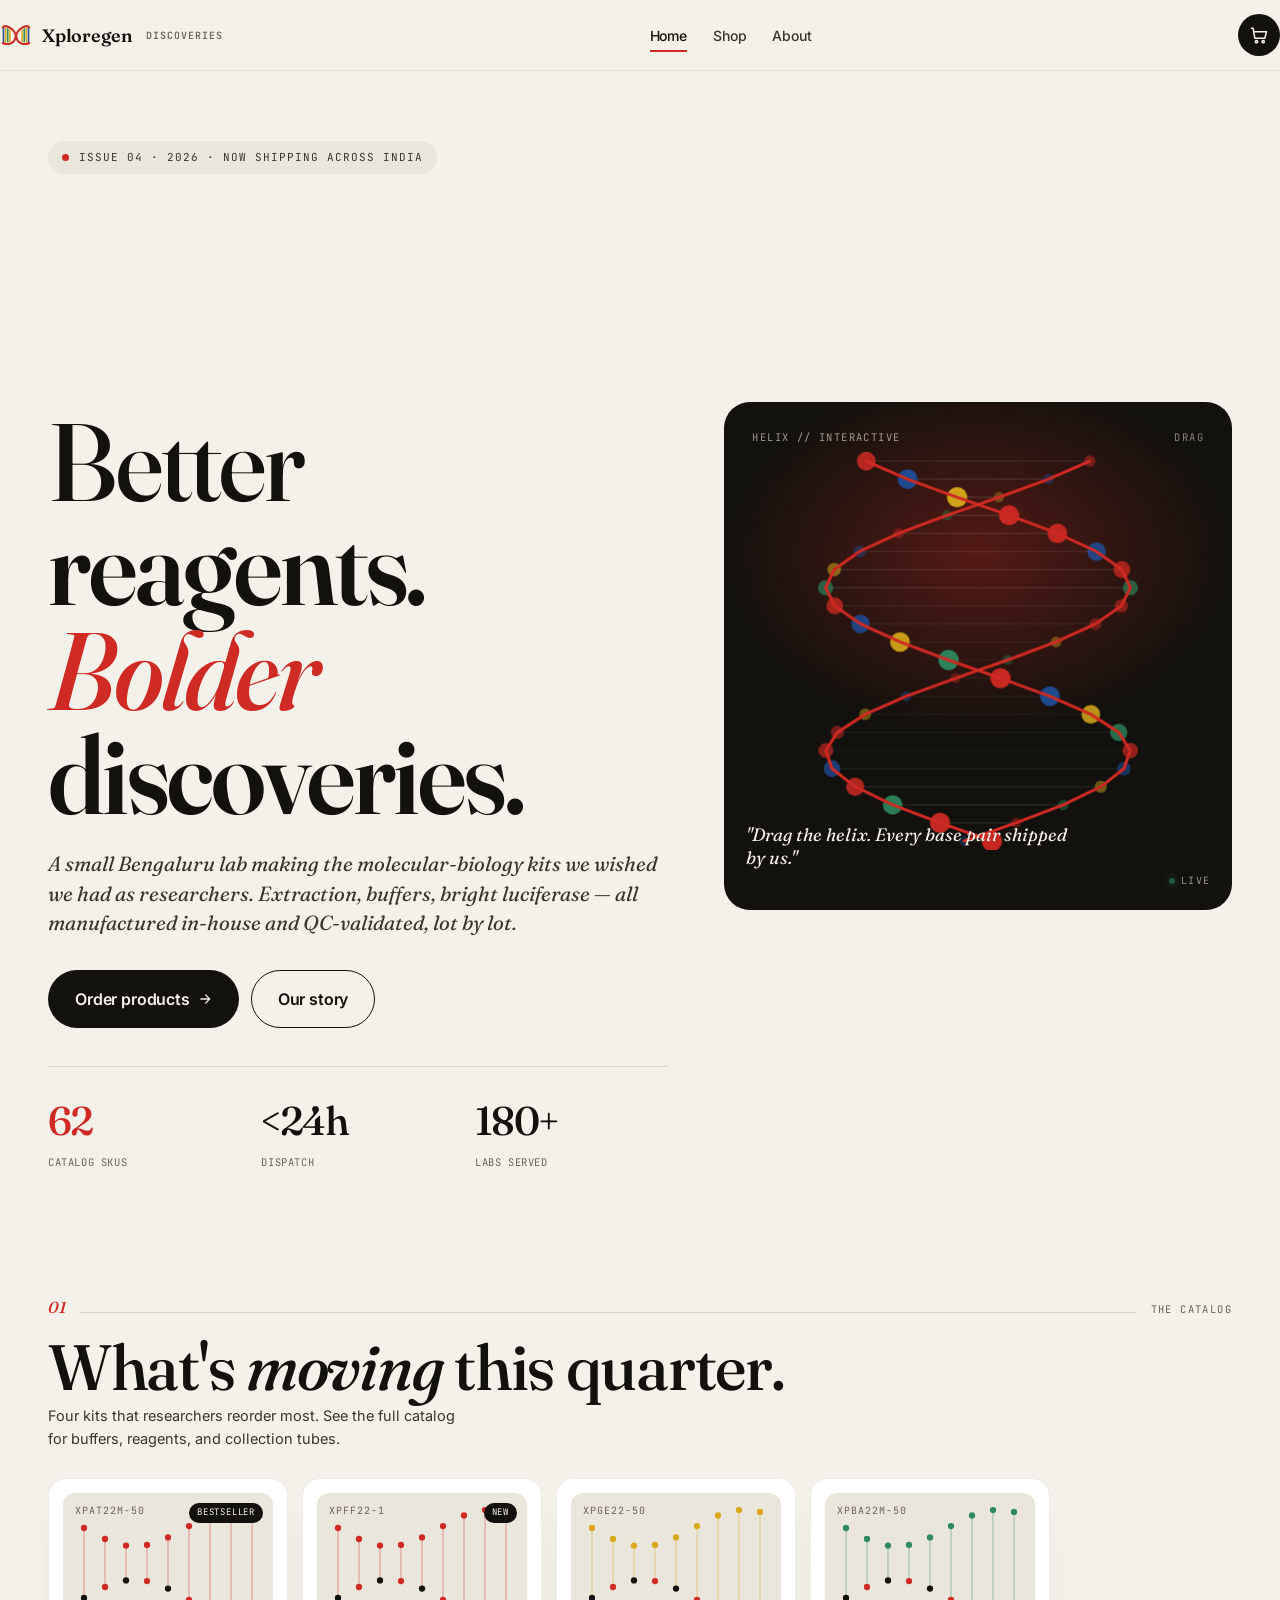
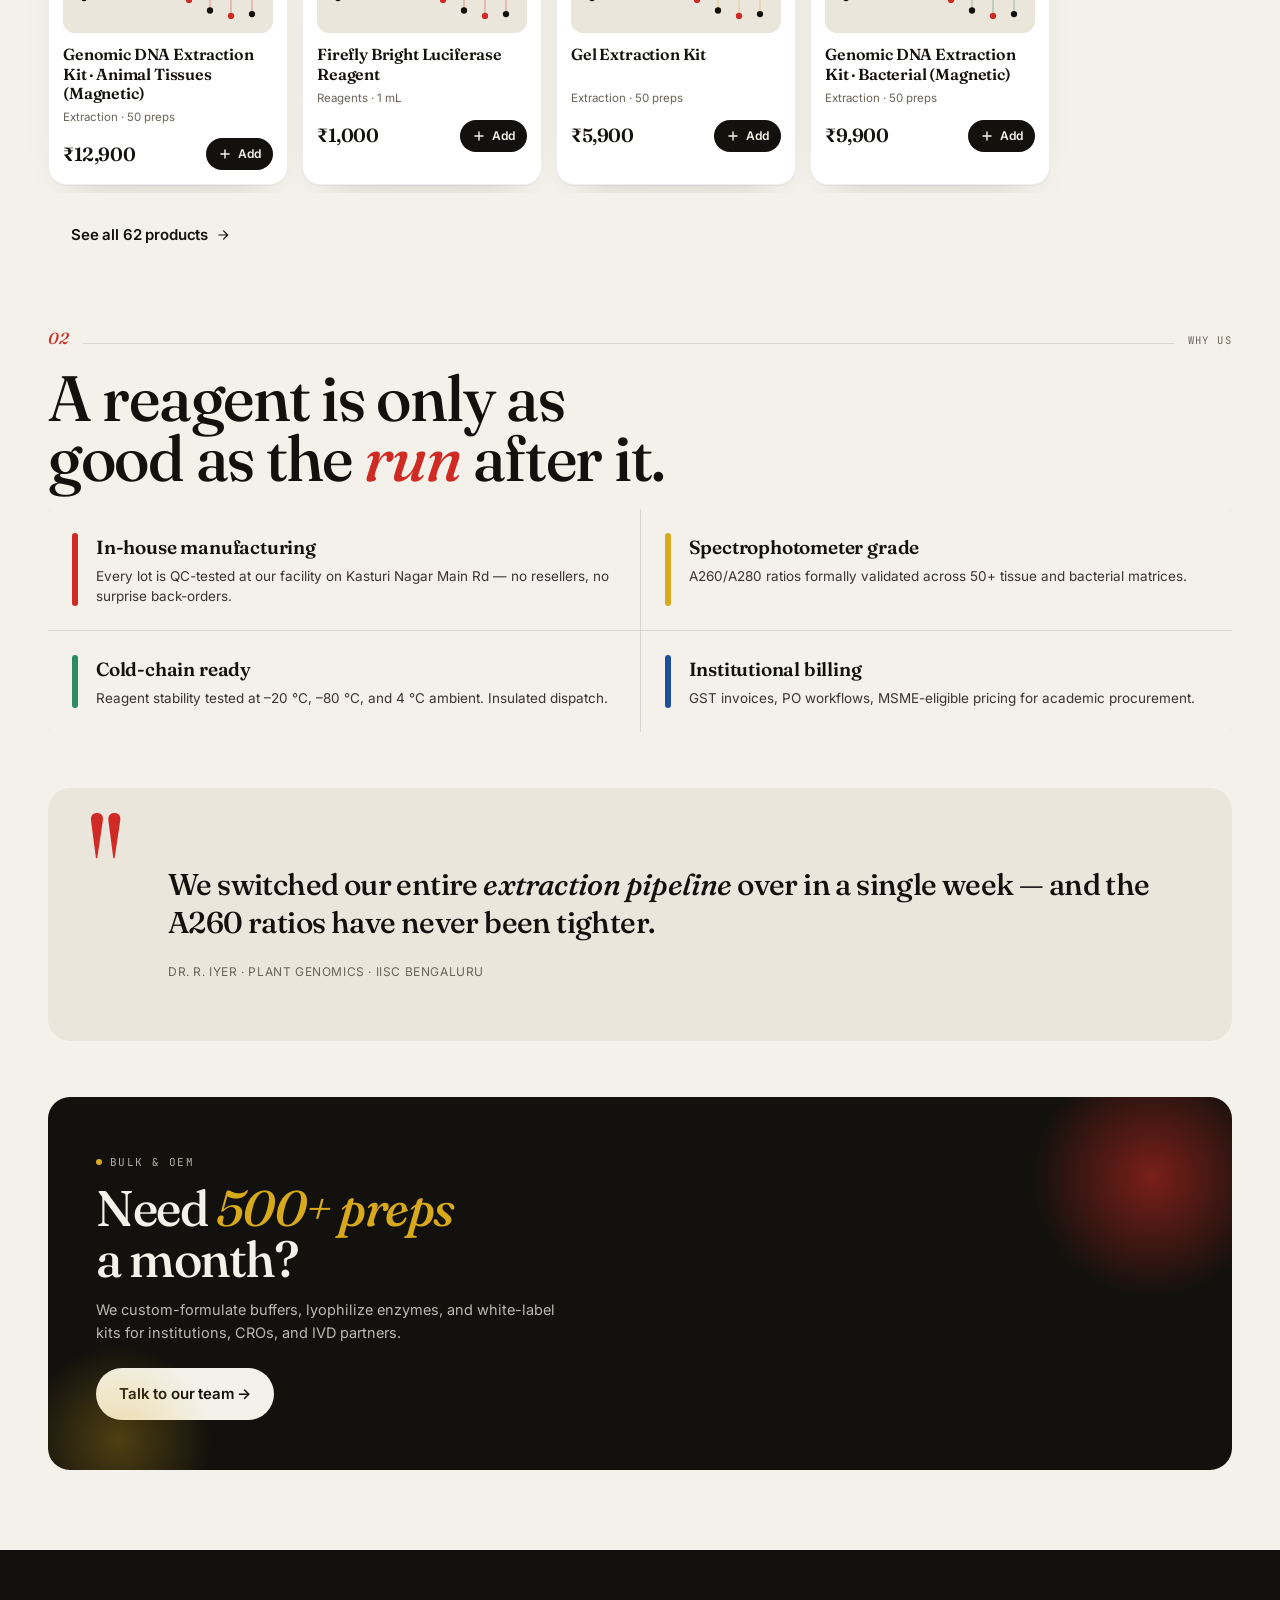
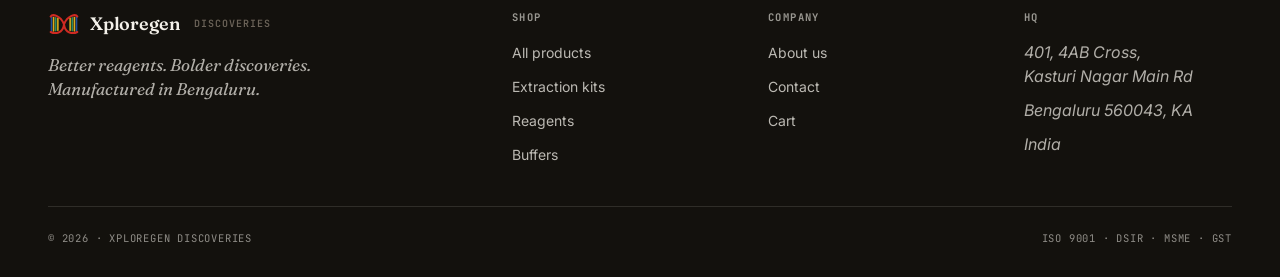
==== commit 43f2dc58: "logo animation" ====
--- a/web/index.html
+++ b/web/index.html
@@ -33,32 +33,32 @@
         <svg width="20" height="20" viewBox="0 0 24 24" fill="none" stroke="currentColor" stroke-width="1.8" stroke-linecap="round" stroke-linejoin="round"><circle cx="9" cy="20" r="1.4"/><circle cx="17" cy="20" r="1.4"/><path d="M3 4h2l2 12h12l2-8H7"/></svg>
         <span class="badge" data-cart-badge>0</span>
       </a>
-      <button class="mobile-menu-btn" aria-label="Open menu">
-        <svg width="22" height="22" viewBox="0 0 24 24" fill="none" stroke="currentColor" stroke-width="1.8" stroke-linecap="round"><path d="M3 7h18M3 17h18"/></svg>
-      </button>
     </div>
   </div>
 </header>
 
-<!-- ─────────── Mobile drawer ─────────── -->
-<div class="mobile-drawer" aria-hidden="true">
-  <div class="drawer-head">
-    <a class="brand" href="index.html">
-      <span class="brand-logo" data-brand-mark style="width:32px;height:26px;display:inline-block"></span>
-      <span class="brand-name">Xploregen</span>
-    </a>
-    <button class="mobile-menu-btn drawer-close" aria-label="Close menu">
-      <svg width="22" height="22" viewBox="0 0 24 24" fill="none" stroke="currentColor" stroke-width="1.8" stroke-linecap="round"><path d="M6 6l12 12M18 6L6 18"/></svg>
-    </button>
-  </div>
-  <nav>
-    <a href="index.html"><span class="num">01</span>Home</a>
-    <a href="shop.html"><span class="num">02</span>Shop</a>
-    <a href="about.html"><span class="num">03</span>About</a>
-    <a href="cart.html"><span class="num">04</span>Cart</a>
-  </nav>
-  <div class="drawer-foot">© 2026 · Xploregen Discoveries · Bengaluru</div>
-</div>
+<!-- ─────────── Mobile Bottom Nav ─────────── -->
+<nav class="mobile-bottom-nav" aria-label="Mobile navigation">
+  <div class="mbn-inner">
+    <a href="index.html" class="mbn-btn">
+      <span class="mbn-icon"><svg width="22" height="22" viewBox="0 0 24 24" fill="none" stroke="currentColor" stroke-width="1.8" stroke-linecap="round" stroke-linejoin="round"><path d="M3 11l9-8 9 8"/><path d="M5 9v11h14V9"/></svg></span>
+      <span class="mbn-label">Home</span>
+    </a>
+    <a href="shop.html" class="mbn-btn">
+      <span class="mbn-icon"><svg width="22" height="22" viewBox="0 0 24 24" fill="none" stroke="currentColor" stroke-width="1.8" stroke-linecap="round" stroke-linejoin="round"><path d="M4 7h16l-1.5 12a2 2 0 01-2 1.7H7.5a2 2 0 01-2-1.7L4 7z"/><path d="M9 7V5a3 3 0 016 0v2"/></svg></span>
+      <span class="mbn-label">Shop</span>
+    </a>
+    <a href="about.html" class="mbn-btn">
+      <span class="mbn-icon"><svg width="22" height="22" viewBox="0 0 24 24" fill="none" stroke="currentColor" stroke-width="1.8" stroke-linecap="round" stroke-linejoin="round"><circle cx="12" cy="8" r="3.2"/><path d="M5 20c1-3.5 4-5.5 7-5.5s6 2 7 5.5"/></svg></span>
+      <span class="mbn-label">About</span>
+    </a>
+    <a href="cart.html" class="mbn-btn">
+      <span class="mbn-icon"><svg width="22" height="22" viewBox="0 0 24 24" fill="none" stroke="currentColor" stroke-width="1.8" stroke-linecap="round" stroke-linejoin="round"><circle cx="9" cy="20" r="1.4"/><circle cx="17" cy="20" r="1.4"/><path d="M3 4h2l2 12h12l2-8H7"/></svg></span>
+      <span class="mbn-label">Cart</span>
+      <span class="mbn-badge" data-cart-badge style="display:none">0</span>
+    </a>
+  </div>
+</nav>
 
 <!-- ─────────── Hero ─────────── -->
 <section class="hero">
@@ -77,16 +77,16 @@
             <rect class="bar" x="440" y="100" width="30" height="270" rx="15" fill="#2e8a5f"/>
             <rect class="bar" x="480" y="95"  width="30" height="280" rx="15" fill="#d8aa1b"/>
             <rect class="bar" x="520" y="90"  width="30" height="290" rx="15" fill="#1f4f9b"/>
-            <path class="strand strand-1" d="M 50 80 C 130 130 240 220 300 235 C 360 250 470 340 550 390"
+            <path class="strand strand-1" d="M 50 90 C 80 40 230 60 300 235 C 320 410 470 420 550 380"
               stroke="#cf2a23" stroke-width="38" stroke-linecap="round" fill="none"/>
-            <path class="strand strand-2" d="M 550 80 C 470 130 360 220 300 235 C 240 250 130 340 50 390"
+            <path class="strand strand-2" d="M 550 90 C 520 40 370 60 300 235 C 280 410 130 420 50 380"
               stroke="#cf2a23" stroke-width="38" stroke-linecap="round" fill="none"/>
             <g class="wordmark-plate">
-              <rect x="36" y="195" width="528" height="70" rx="6" fill="rgba(19,17,13,0.04)"/>
+              <rect x="36" y="200" width="528" height="64" rx="6" fill="rgba(0,0,0,0.82)"/>
             </g>
             <text class="wordmark" x="300" y="245" text-anchor="middle"
-              font-family="'Fraunces', Georgia, serif" font-weight="700" font-size="52"
-              letter-spacing="2" fill="#13110d">XPLOREGEN</text>
+              font-family="'Inter', 'Fraunces', Georgia, serif" font-weight="800" font-size="50"
+              letter-spacing="3" fill="#ffffff">XPLOREGEN</text>
           </svg>
         </div>
 
--- a/web/styles.css
+++ b/web/styles.css
@@ -227,12 +227,7 @@
 }
 
 .header-actions { display: flex; align-items: center; gap: 10px; }
-.mobile-menu-btn {
-  display: inline-flex; width: 40px; height: 40px; border-radius: 999px;
-  align-items: center; justify-content: center;
-  background: transparent; border: 1px solid var(--hair); cursor: pointer;
-}
-@media (min-width: 768px) { .mobile-menu-btn { display: none; } }
+.mobile-menu-btn { display: none; }
 
 .mobile-drawer {
   position: fixed; inset: 0; z-index: 60;
@@ -253,6 +248,96 @@
   margin-top: auto; padding-top: 24px;
   font-family: var(--mono); font-size: 10px; letter-spacing: 1.2px;
   color: var(--ink-mute); text-transform: uppercase;
+}
+
+/* ─────────── Mobile Bottom Nav ─────────── */
+
+.mobile-bottom-nav {
+  display: none;
+}
+
+@media (max-width: 767px) {
+  body { padding-bottom: 96px; }
+
+  .mobile-bottom-nav {
+    display: block;
+    position: fixed;
+    left: 0; right: 0; bottom: 0;
+    padding-bottom: env(safe-area-inset-bottom, 16px);
+    padding-top: 8px;
+    background: linear-gradient(rgba(6, 8, 13, 0) 0%, rgba(6, 8, 13, 0.92) 55%);
+    z-index: 50;
+    pointer-events: none;
+  }
+
+  .mbn-inner {
+    pointer-events: auto;
+    margin: 0 12px;
+    border-radius: 22px;
+    padding: 8px 6px;
+    display: flex;
+    justify-content: space-around;
+    background: rgba(18, 22, 32, 0.78);
+    backdrop-filter: blur(20px) saturate(160%);
+    -webkit-backdrop-filter: blur(20px) saturate(160%);
+    border: 1px solid rgba(255, 255, 255, 0.08);
+    box-shadow: 0 12px 36px rgba(0, 0, 0, 0.55);
+  }
+
+  .mbn-btn {
+    background: transparent;
+    border: none;
+    cursor: pointer;
+    display: flex;
+    flex-direction: column;
+    align-items: center;
+    gap: 2px;
+    padding: 6px 14px;
+    border-radius: 14px;
+    position: relative;
+    color: rgba(238, 241, 246, 0.35);
+    text-decoration: none;
+    transition: color 0.15s ease;
+  }
+
+  .mbn-btn.active {
+    color: var(--red);
+  }
+
+  .mbn-btn.active::before {
+    content: '';
+    position: absolute;
+    inset: 0;
+    border-radius: 14px;
+    background: radial-gradient(circle, rgba(207, 42, 35, 0.14), transparent 70%);
+  }
+
+  .mbn-icon { color: inherit; line-height: 0; }
+
+  .mbn-btn.active .mbn-icon { filter: drop-shadow(0 0 6px rgba(207, 42, 35, 0.55)); }
+
+  .mbn-label {
+    font-family: var(--mono);
+    font-size: 9px;
+    letter-spacing: 0.5px;
+    text-transform: uppercase;
+  }
+
+  .mbn-badge {
+    position: absolute;
+    top: 2px; right: 8px;
+    min-width: 16px; height: 16px;
+    padding: 0 4px;
+    background: var(--red);
+    color: #fff;
+    border-radius: 99px;
+    font-size: 10px;
+    font-family: var(--mono);
+    font-weight: 700;
+    display: flex;
+    align-items: center;
+    justify-content: center;
+  }
 }
 
 /* ─────────── Hero ─────────── */
@@ -830,20 +915,29 @@
 .x-logo { display: inline-block; }
 .x-logo svg { width: 100%; height: 100%; display: block; }
 
-/* Animated logo entrance. backwards fill-mode applies the `from` keyframe
-   during the delay only; after the animation ends, the element reverts to
-   its NATURAL state (visible). So even in environments that ignore CSS
-   animations, the final logo is always visible — animation is enhancement. */
-/* Animated logo entrance. Each rule uses `backwards` fill-mode so that AFTER
-   the animation finishes, elements revert to their NATURAL state — meaning
-   the logo is fully readable whether animations play (live browser) or not
-   (sandboxed snapshot, prefers-reduced-motion, no-JS, etc). */
+/* ─── Logo animation — 5 s continuous loop ────────────────────────────────
+   Every element is given animation-duration: 5s with iteration: infinite.
+   Timing is baked into keyframe percentages so the whole sequence stays in
+   sync across every loop without JS.
+
+   Cycle breakdown (5 s = 100%):
+     0  – 0.65 s  (0  – 13%): bars grow (staggered via animation-delay)
+     0.6– 1.6  s  (12 – 32%): strand-1 draws
+     0.78–1.78 s  (15.6–35.6%): strand-2 draws
+     1.45–1.9  s  (29 – 38%): wordmark plate fades in
+     1.55–2.15 s  (31 – 43%): wordmark text slides in
+     2.15–4.0  s  (43 – 80%): everything holds visible
+     2.2 –5.0  s  (44 – 100%): glow pulse on strands (one period)
+     4.0 –5.0  s  (80 –100%): everything fades/collapses back to start state
+   ───────────────────────────────────────────────────────────────────────── */
 
 .x-logo-anim .bar {
   transform-box: fill-box;
   transform-origin: 50% 100%;
-  animation: x-bar-grow 0.65s cubic-bezier(.2,.85,.3,1.05) backwards;
-}
+  animation: x-bar-loop 5s linear infinite both;
+}
+/* Stagger via delay — for infinite animations the delay only applies before
+   iteration 1; subsequent iterations start immediately, preserving the offset. */
 .x-logo-anim .bar:nth-of-type(1) { animation-delay: 0.06s; }
 .x-logo-anim .bar:nth-of-type(2) { animation-delay: 0.14s; }
 .x-logo-anim .bar:nth-of-type(3) { animation-delay: 0.22s; }
@@ -852,42 +946,92 @@
 .x-logo-anim .bar:nth-of-type(6) { animation-delay: 0.14s; }
 .x-logo-anim .bar:nth-of-type(7) { animation-delay: 0.22s; }
 .x-logo-anim .bar:nth-of-type(8) { animation-delay: 0.30s; }
-@keyframes x-bar-grow {
-  0%   { transform: scaleY(0); opacity: 0; }
-  100% { transform: scaleY(1); opacity: 1; }
-}
-
-.x-logo-anim .strand {
-  animation: x-strand-draw 1s cubic-bezier(.55,0,.25,1) backwards;
-}
-.x-logo-anim .strand-1 { animation-delay: 0.6s; }
-.x-logo-anim .strand-2 { animation-delay: 0.78s; }
-@keyframes x-strand-draw {
-  from { stroke-dasharray: 1100; stroke-dashoffset: 1100; }
-  to   { stroke-dasharray: 1100; stroke-dashoffset: 0; }
+@keyframes x-bar-loop {
+  /* grow in with spring easing */
+  0%   { transform: scaleY(0); opacity: 0;
+         animation-timing-function: cubic-bezier(.2,.85,.3,1.05); }
+  13%  { transform: scaleY(1); opacity: 1; }
+  /* hold */
+  80%  { transform: scaleY(1); opacity: 1;
+         animation-timing-function: ease-in; }
+  /* collapse — ease-in avoids the overshoot that the spring curve would add */
+  95%  { transform: scaleY(0); opacity: 0; }
+  100% { transform: scaleY(0); opacity: 0; }
+}
+
+.x-logo-anim .strand-1 {
+  animation: x-strand-1-loop 5s linear infinite both;
+}
+.x-logo-anim .strand-2 {
+  animation: x-strand-2-loop 5s linear infinite both;
+}
+
+@keyframes x-strand-1-loop {
+  /* wait */
+  0%    { stroke-dasharray: 1100; stroke-dashoffset: 1100; filter: none; }
+  12%   { stroke-dasharray: 1100; stroke-dashoffset: 1100; filter: none;
+          animation-timing-function: cubic-bezier(.55,0,.25,1); }
+  /* draw */
+  32%   { stroke-dasharray: 1100; stroke-dashoffset: 0; filter: none; }
+  /* glow pulse peak at midpoint of hold (61.5 %) */
+  61.5% { stroke-dasharray: 1100; stroke-dashoffset: 0;
+          filter: drop-shadow(0 0 9px rgba(207,42,35,0.75)); }
+  80%   { stroke-dasharray: 1100; stroke-dashoffset: 0; filter: none;
+          animation-timing-function: ease-in; }
+  /* erase */
+  95%   { stroke-dasharray: 1100; stroke-dashoffset: 1100; filter: none; }
+  100%  { stroke-dasharray: 1100; stroke-dashoffset: 1100; filter: none; }
+}
+
+@keyframes x-strand-2-loop {
+  0%    { stroke-dasharray: 1100; stroke-dashoffset: 1100; filter: none; }
+  15.6% { stroke-dasharray: 1100; stroke-dashoffset: 1100; filter: none;
+          animation-timing-function: cubic-bezier(.55,0,.25,1); }
+  /* draw */
+  35.6% { stroke-dasharray: 1100; stroke-dashoffset: 0; filter: none; }
+  /* glow pulse — offset 4.5 % from strand-1 for a living-DNA feel */
+  66%   { stroke-dasharray: 1100; stroke-dashoffset: 0;
+          filter: drop-shadow(0 0 9px rgba(207,42,35,0.75)); }
+  80%   { stroke-dasharray: 1100; stroke-dashoffset: 0; filter: none;
+          animation-timing-function: ease-in; }
+  /* erase */
+  95%   { stroke-dasharray: 1100; stroke-dashoffset: 1100; filter: none; }
+  100%  { stroke-dasharray: 1100; stroke-dashoffset: 1100; filter: none; }
+}
+
+.x-logo-anim .wordmark-plate {
+  animation: x-plate-loop 5s linear infinite both;
+}
+@keyframes x-plate-loop {
+  0%   { opacity: 0; }
+  29%  { opacity: 0; animation-timing-function: ease-out; }
+  38%  { opacity: 1; }
+  80%  { opacity: 1; animation-timing-function: ease-in; }
+  95%  { opacity: 0; }
+  100% { opacity: 0; }
 }
 
 .x-logo-anim .wordmark {
-  animation: x-wordmark-in 0.6s cubic-bezier(.2,.85,.3,1) 1.55s backwards;
-}
-@keyframes x-wordmark-in {
-  from { opacity: 0; transform: translateY(8px); }
-  to   { opacity: 1; transform: translateY(0); }
-}
-.x-logo-anim .wordmark-plate {
-  animation: x-plate-in 0.45s ease 1.45s backwards;
-}
-@keyframes x-plate-in {
-  from { opacity: 0; }
-  to   { opacity: 1; }
+  animation: x-wordmark-loop 5s linear infinite both;
+}
+@keyframes x-wordmark-loop {
+  0%   { opacity: 0; transform: translateY(8px); }
+  31%  { opacity: 0; transform: translateY(8px);
+         animation-timing-function: cubic-bezier(.2,.85,.3,1); }
+  43%  { opacity: 1; transform: translateY(0); }
+  80%  { opacity: 1; transform: translateY(0); animation-timing-function: ease-in; }
+  95%  { opacity: 0; transform: translateY(0); }
+  100% { opacity: 0; transform: translateY(0); }
 }
 
 @media (prefers-reduced-motion: reduce) {
   .x-logo-anim .bar,
-  .x-logo-anim .strand,
+  .x-logo-anim .strand-1,
+  .x-logo-anim .strand-2,
   .x-logo-anim .wordmark,
   .x-logo-anim .wordmark-plate {
     animation: none;
+    filter: none;
   }
 }
 
